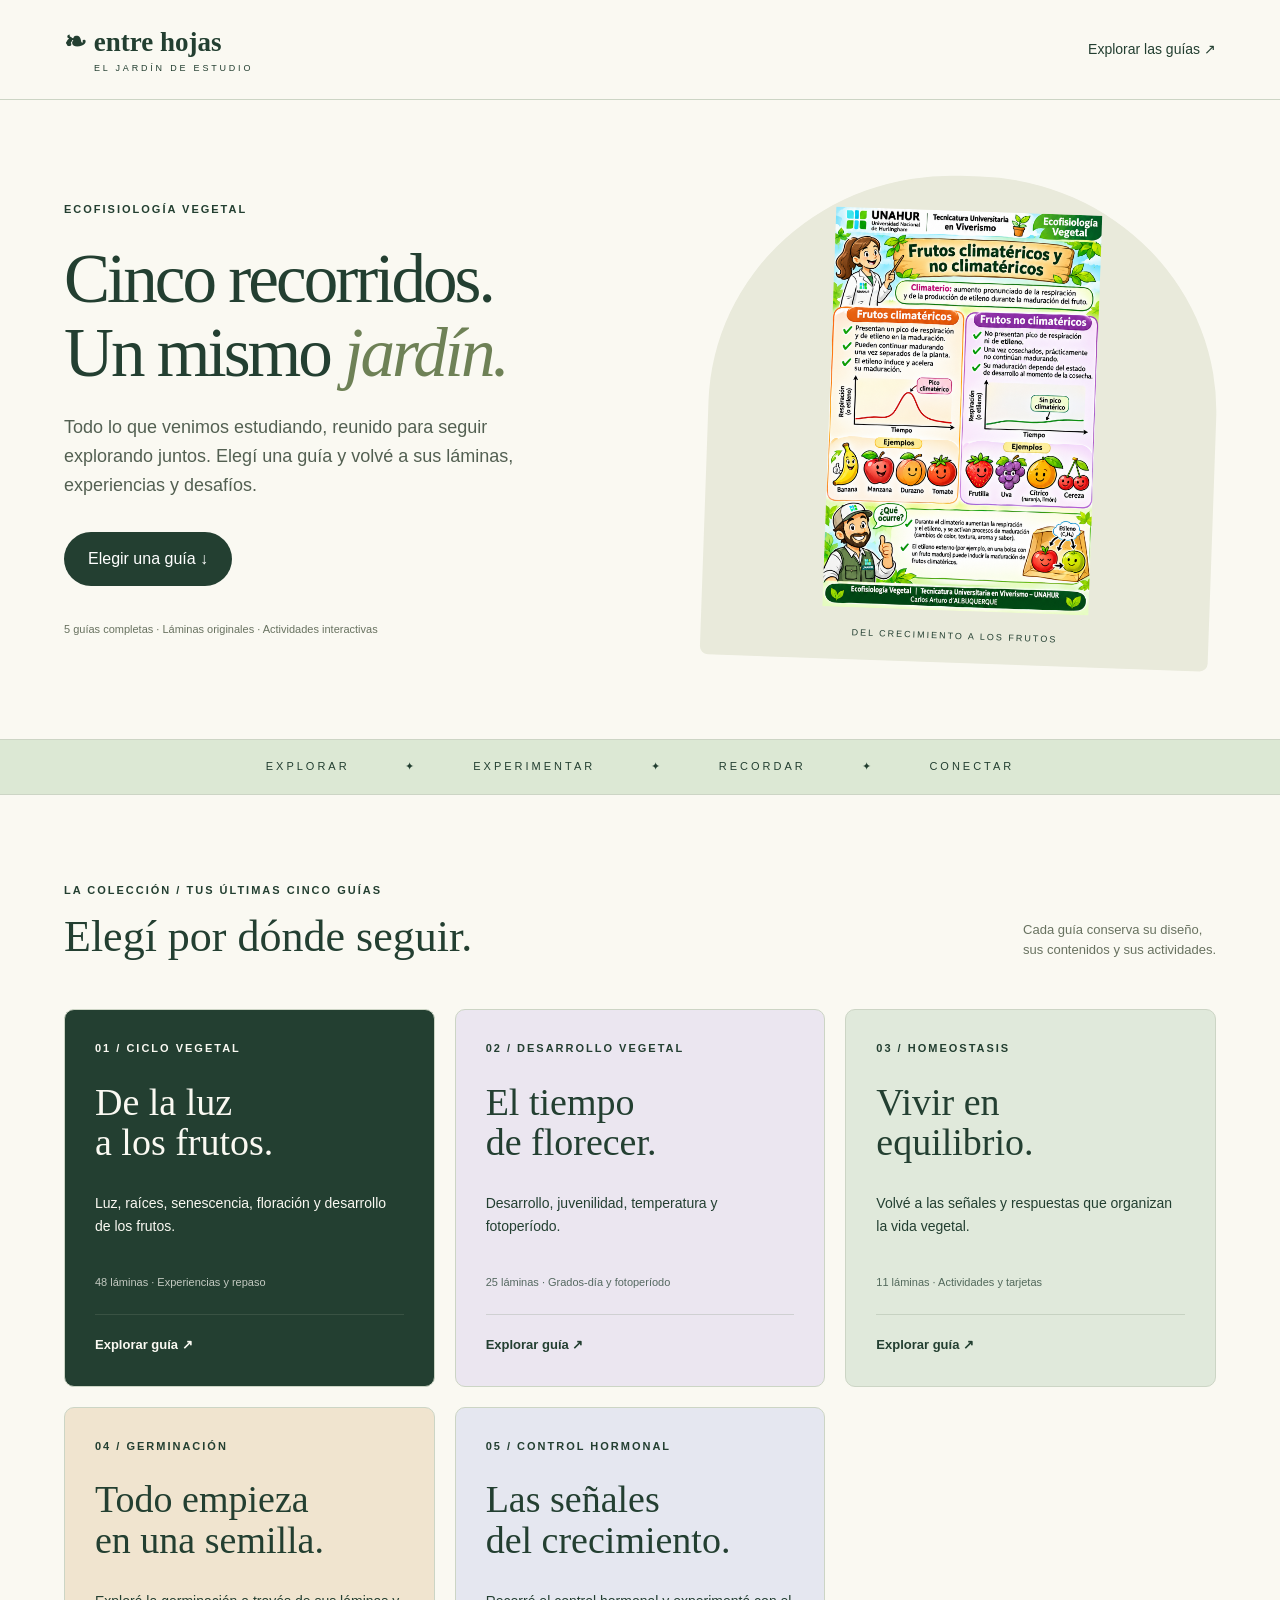
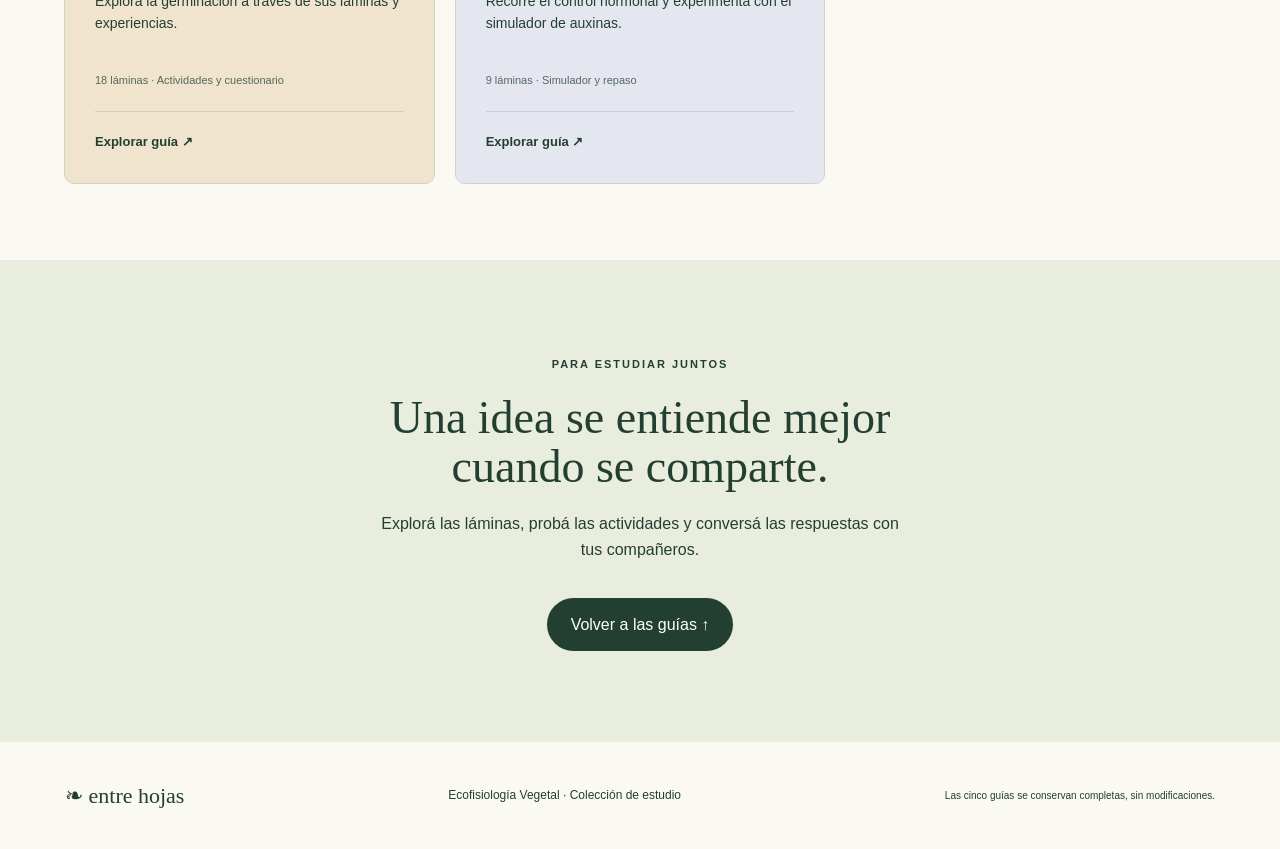
==== ecofisiologia-vegetal/index.html @ 6c98cb36 "Publicar colección de cinco guías de ecofisiología vegetal" ====
<!doctype html>
<html lang="es"><head><meta charset="utf-8"><meta name="viewport" content="width=device-width,initial-scale=1"><title>Entre hojas · Ecofisiología vegetal</title><meta name="description" content="Cinco guías interactivas de ecofisiología vegetal en un mismo jardín de estudio."><link rel="stylesheet" href="style.css"></head>
<body><header><a class="brand" href="index.html">❧ entre hojas <small>EL JARDÍN DE ESTUDIO</small></a><a href="#guias">Explorar las guías ↗</a></header>
<main><section class="hero"><div><p class="eyebrow">ECOFISIOLOGÍA VEGETAL</p><h1>Cinco recorridos.<br>Un mismo <em>jardín.</em></h1><p class="intro">Todo lo que venimos estudiando, reunido para seguir explorando juntos. Elegí una guía y volvé a sus láminas, experiencias y desafíos.</p><a class="button" href="#guias">Elegir una guía ↓</a><p class="note">5 guías completas · Láminas originales · Actividades interactivas</p></div><figure><img src="guias/ciclo-vegetal/assets/092.png" alt="Lámina ilustrada sobre frutos climatéricos y no climatéricos"><figcaption>DEL CRECIMIENTO A LOS FRUTOS</figcaption></figure></section>
<div class="ribbon">EXPLORAR <span>✦</span> EXPERIMENTAR <span>✦</span> RECORDAR <span>✦</span> CONECTAR</div>
<section id="guias"><div class="section-head"><div><p class="eyebrow">LA COLECCIÓN / TUS ÚLTIMAS CINCO GUÍAS</p><h2>Elegí por dónde seguir.</h2></div><p>Cada guía conserva su diseño,<br>sus contenidos y sus actividades.</p></div><div class="grid">
<a class="card featured" href="guias/ciclo-vegetal/index.html"><span class="number">01 / CICLO VEGETAL</span><h3>De la luz<br>a los frutos.</h3><p>Luz, raíces, senescencia, floración y desarrollo de los frutos.</p><span class="meta">48 láminas · Experiencias y repaso</span><span class="go">Explorar guía ↗</span></a>
<a class="card" href="guias/desarrollo-vegetal/index.html"><span class="number">02 / DESARROLLO VEGETAL</span><h3>El tiempo<br>de florecer.</h3><p>Desarrollo, juvenilidad, temperatura y fotoperíodo.</p><span class="meta">25 láminas · Grados-día y fotoperíodo</span><span class="go">Explorar guía ↗</span></a>
<a class="card" href="guias/homeostasis/index.html"><span class="number">03 / HOMEOSTASIS</span><h3>Vivir en<br>equilibrio.</h3><p>Volvé a las señales y respuestas que organizan la vida vegetal.</p><span class="meta">11 láminas · Actividades y tarjetas</span><span class="go">Explorar guía ↗</span></a>
<a class="card" href="guias/germinacion/index.html"><span class="number">04 / GERMINACIÓN</span><h3>Todo empieza<br>en una semilla.</h3><p>Explorá la germinación a través de sus láminas y experiencias.</p><span class="meta">18 láminas · Actividades y cuestionario</span><span class="go">Explorar guía ↗</span></a>
<a class="card" href="guias/control-hormonal/index.html"><span class="number">05 / CONTROL HORMONAL</span><h3>Las señales<br>del crecimiento.</h3><p>Recorré el control hormonal y experimentá con el simulador de auxinas.</p><span class="meta">9 láminas · Simulador y repaso</span><span class="go">Explorar guía ↗</span></a>
</div></section><section class="closing"><p class="eyebrow">PARA ESTUDIAR JUNTOS</p><h2>Una idea se entiende mejor<br>cuando se comparte.</h2><p>Explorá las láminas, probá las actividades y conversá las respuestas con tus compañeros.</p><a class="button" href="#guias">Volver a las guías ↑</a></section></main><footer><strong>❧ entre hojas</strong><p>Ecofisiología Vegetal · Colección de estudio</p><small>Las cinco guías se conservan completas, sin modificaciones.</small></footer></body></html>
---- ecofisiologia-vegetal/style.css ----
:root{--ink:#233f31;--paper:#faf9f2;--green:#dce8d4;--line:#ccd5c5}*{box-sizing:border-box}html{scroll-behavior:smooth;scroll-padding-top:30px}body{margin:0;background:var(--paper);color:var(--ink);font:16px/1.6 Arial,sans-serif}a{color:inherit}header{max-width:1280px;margin:auto;padding:26px 5%;display:flex;justify-content:space-between;align-items:center;border-bottom:1px solid var(--line)}header>a:last-child{font-size:14px;text-decoration:none}.brand{font:bold 27px Georgia,serif;text-decoration:none}.brand small{display:block;font:9px Arial,sans-serif;letter-spacing:2.8px;margin-left:30px;margin-top:5px}main>section{max-width:1280px;margin:auto;padding:76px 5%}.hero{display:grid;grid-template-columns:1.15fr 1fr;gap:60px;align-items:center}.eyebrow,.number{font-size:11px;letter-spacing:2px;font-weight:bold}h1,h2,h3{font-family:Georgia,serif;line-height:1.06;font-weight:normal}h1{font-size:clamp(48px,5.4vw,78px);letter-spacing:-3px;margin:24px 0}h1 em{color:#6e8156}h2{font-size:44px;margin:14px 0}h3{font-size:38px;margin:24px 0 16px}.intro{max-width:500px;font-size:18px;color:#536052}.button{display:inline-block;background:var(--ink);color:white;border-radius:30px;padding:14px 24px;text-decoration:none;margin:15px 0}.note{font-size:11px;color:#687260;margin-top:20px}.hero figure{margin:0;background:#e9eadb;border-radius:48% 48% 8px 8px;padding:35px 20px 20px;transform:rotate(2deg)}.hero img{display:block;width:100%;max-height:400px;object-fit:contain;border-radius:15px}.hero figcaption{text-align:center;font-size:9px;letter-spacing:2px;padding-top:18px}.ribbon{background:var(--green);border-block:1px solid var(--line);padding:18px;text-align:center;font-size:11px;letter-spacing:3px}.ribbon span{margin:0 4%}.section-head{display:flex;justify-content:space-between;align-items:end;margin-bottom:35px}.section-head>p{font-size:13px;color:#687260}.grid{display:grid;grid-template-columns:repeat(3,1fr);gap:20px}.card{display:flex;flex-direction:column;text-decoration:none;border:1px solid var(--line);border-radius:10px;padding:30px;background:#efeee4;transition:transform .2s,box-shadow .2s}.card:hover{transform:translateY(-5px);box-shadow:0 10px 25px #233f3112}.card:nth-child(2){background:#ebe6f0}.card:nth-child(3){background:#e0e9db}.card:nth-child(4){background:#f0e4cf}.card:nth-child(5){background:#e5e7f0}.card.featured{background:var(--ink);color:var(--paper)}.card p{font-size:14px;min-height:68px}.meta{font-size:11px;opacity:.75;margin-top:auto}.go{font-size:13px;font-weight:bold;border-top:1px solid #7c8d7740;padding-top:20px;margin-top:22px}.closing{text-align:center;background:#e9edde;max-width:none}.closing p{max-width:530px;margin:20px auto}.closing h2{font-size:46px}footer{max-width:1150px;margin:auto;display:flex;align-items:center;justify-content:space-between;gap:20px;padding:32px 0;font-size:12px}footer strong{font:22px Georgia,serif}footer small{font-size:10px}a:focus-visible{outline:3px solid #a57c3c;outline-offset:5px}@media(max-width:900px){.hero{gap:28px}.grid{grid-template-columns:repeat(2,1fr)}footer{padding:30px 5%;flex-wrap:wrap}}@media(max-width:600px){header{padding:20px 5%}.brand{font-size:22px}header>a:last-child{font-size:11px}.hero{grid-template-columns:1fr;padding-top:40px}.hero figure{max-width:330px;margin:auto}.hero h1{letter-spacing:-2px}.grid{grid-template-columns:1fr}.section-head{display:block}main>section{padding:48px 5%}h2,.closing h2{font-size:35px}.ribbon{font-size:8px;letter-spacing:1px}.ribbon span{margin:0 3%}.card p{min-height:0}footer{display:block}footer p{margin:12px 0}}
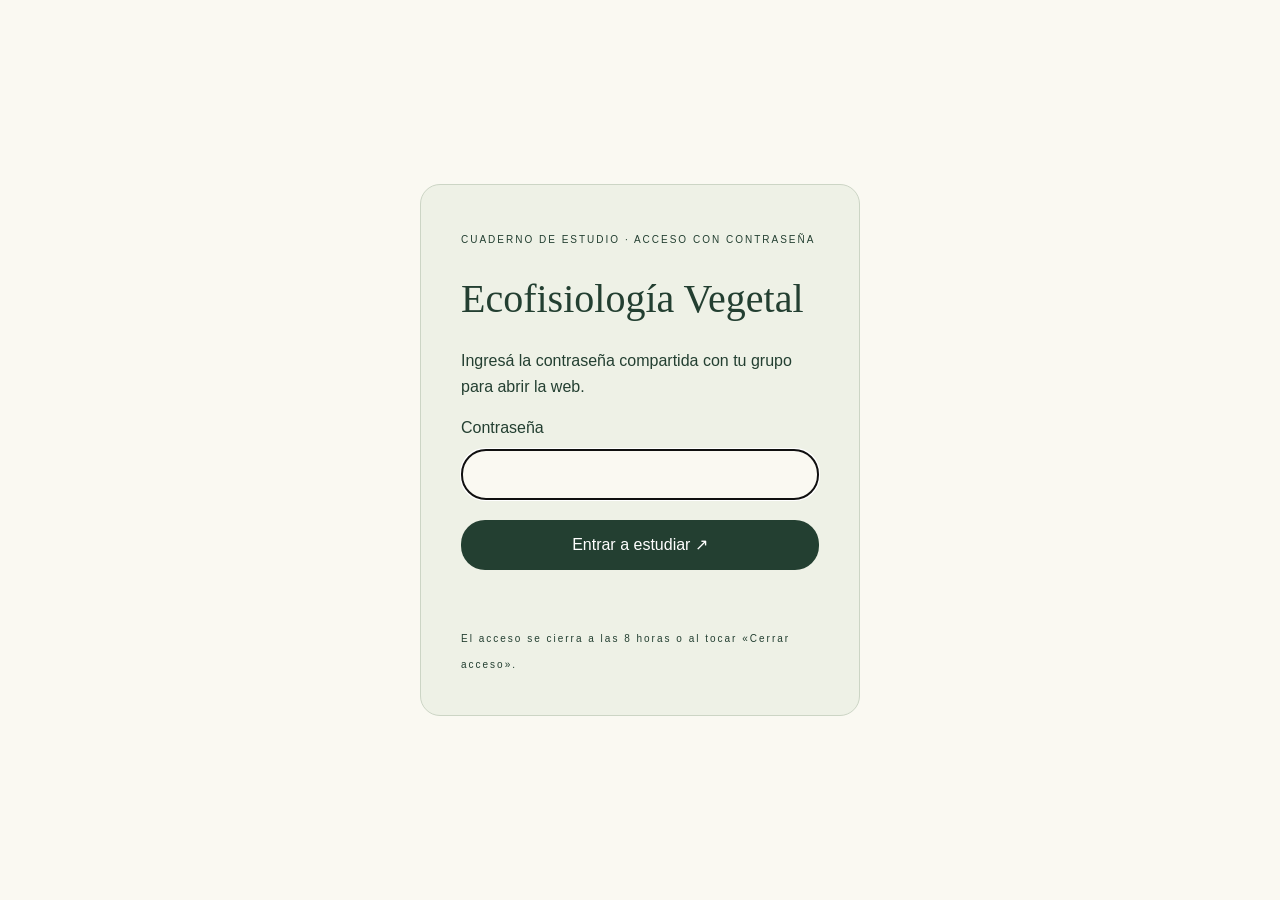
==== commit e5a7faf5: "Proteger ambas colecciones con contenido cifrado y acceso compartido" ====
--- a/ecofisiologia-vegetal/index.html
+++ b/ecofisiologia-vegetal/index.html
@@ -1,12 +1,4 @@
-<!doctype html>
-<html lang="es"><head><meta charset="utf-8"><meta name="viewport" content="width=device-width,initial-scale=1"><title>Entre hojas · Ecofisiología vegetal</title><meta name="description" content="Cinco guías interactivas de ecofisiología vegetal en un mismo jardín de estudio."><link rel="stylesheet" href="style.css"></head>
-<body><header><a class="brand" href="index.html">❧ entre hojas <small>EL JARDÍN DE ESTUDIO</small></a><a href="#guias">Explorar las guías ↗</a></header>
-<main><section class="hero"><div><p class="eyebrow">ECOFISIOLOGÍA VEGETAL</p><h1>Cinco recorridos.<br>Un mismo <em>jardín.</em></h1><p class="intro">Todo lo que venimos estudiando, reunido para seguir explorando juntos. Elegí una guía y volvé a sus láminas, experiencias y desafíos.</p><a class="button" href="#guias">Elegir una guía ↓</a><p class="note">5 guías completas · Láminas originales · Actividades interactivas</p></div><figure><img src="guias/ciclo-vegetal/assets/092.png" alt="Lámina ilustrada sobre frutos climatéricos y no climatéricos"><figcaption>DEL CRECIMIENTO A LOS FRUTOS</figcaption></figure></section>
-<div class="ribbon">EXPLORAR <span>✦</span> EXPERIMENTAR <span>✦</span> RECORDAR <span>✦</span> CONECTAR</div>
-<section id="guias"><div class="section-head"><div><p class="eyebrow">LA COLECCIÓN / TUS ÚLTIMAS CINCO GUÍAS</p><h2>Elegí por dónde seguir.</h2></div><p>Cada guía conserva su diseño,<br>sus contenidos y sus actividades.</p></div><div class="grid">
-<a class="card featured" href="guias/ciclo-vegetal/index.html"><span class="number">01 / CICLO VEGETAL</span><h3>De la luz<br>a los frutos.</h3><p>Luz, raíces, senescencia, floración y desarrollo de los frutos.</p><span class="meta">48 láminas · Experiencias y repaso</span><span class="go">Explorar guía ↗</span></a>
-<a class="card" href="guias/desarrollo-vegetal/index.html"><span class="number">02 / DESARROLLO VEGETAL</span><h3>El tiempo<br>de florecer.</h3><p>Desarrollo, juvenilidad, temperatura y fotoperíodo.</p><span class="meta">25 láminas · Grados-día y fotoperíodo</span><span class="go">Explorar guía ↗</span></a>
-<a class="card" href="guias/homeostasis/index.html"><span class="number">03 / HOMEOSTASIS</span><h3>Vivir en<br>equilibrio.</h3><p>Volvé a las señales y respuestas que organizan la vida vegetal.</p><span class="meta">11 láminas · Actividades y tarjetas</span><span class="go">Explorar guía ↗</span></a>
-<a class="card" href="guias/germinacion/index.html"><span class="number">04 / GERMINACIÓN</span><h3>Todo empieza<br>en una semilla.</h3><p>Explorá la germinación a través de sus láminas y experiencias.</p><span class="meta">18 láminas · Actividades y cuestionario</span><span class="go">Explorar guía ↗</span></a>
-<a class="card" href="guias/control-hormonal/index.html"><span class="number">05 / CONTROL HORMONAL</span><h3>Las señales<br>del crecimiento.</h3><p>Recorré el control hormonal y experimentá con el simulador de auxinas.</p><span class="meta">9 láminas · Simulador y repaso</span><span class="go">Explorar guía ↗</span></a>
-</div></section><section class="closing"><p class="eyebrow">PARA ESTUDIAR JUNTOS</p><h2>Una idea se entiende mejor<br>cuando se comparte.</h2><p>Explorá las láminas, probá las actividades y conversá las respuestas con tus compañeros.</p><a class="button" href="#guias">Volver a las guías ↑</a></section></main><footer><strong>❧ entre hojas</strong><p>Ecofisiología Vegetal · Colección de estudio</p><small>Las cinco guías se conservan completas, sin modificaciones.</small></footer></body></html>
+<!doctype html><html lang="es"><head><meta charset="utf-8"><meta name="viewport" content="width=device-width,initial-scale=1"><title>Ecofisiología Vegetal · Acceso</title><style>*{box-sizing:border-box}body{margin:0;min-height:100vh;display:grid;place-items:center;background:#faf9f2;color:#233f31;font:16px/1.6 Arial,sans-serif;padding:24px}main{width:100%;max-width:440px;border:1px solid #ccd5c5;border-radius:20px;padding:40px;background:#eef1e6}small{letter-spacing:2px;font-size:10px}h1{font:40px/1.1 Georgia,serif}label{display:block;margin-bottom:8px}input,button{width:100%;font:inherit;border-radius:24px;padding:12px 20px}input{border:1px solid #a9b7a1;background:#faf9f2}button{margin-top:20px;background:#233f31;color:white;border:0;cursor:pointer}button:disabled{opacity:.6}#status{min-height:26px;font-size:14px}a{color:inherit}</style></head><body><main><small>CUADERNO DE ESTUDIO · ACCESO CON CONTRASEÑA</small><h1>Ecofisiología Vegetal</h1><p>Ingresá la contraseña compartida con tu grupo para abrir la web.</p><form id="login"><label for="password">Contraseña</label><input id="password" type="password" inputmode="numeric" required autocomplete="current-password" autofocus><button id="enter">Entrar a estudiar ↗</button><p id="status" role="status" aria-live="polite"></p></form><small>El acceso se cierra a las 8 horas o al tocar «Cerrar acceso».</small></main><script>
+const status=document.getElementById('status'),button=document.getElementById('enter');
+document.getElementById('login').onsubmit=async e=>{e.preventDefault();button.disabled=true;status.textContent='Abriendo tu cuaderno…';try{if(!('serviceWorker' in navigator))throw Error('Este navegador no admite el acceso. Probá con Chrome, Safari, Edge o Firefox.');const m=await fetch('manifest.json',{cache:'no-store'}).then(r=>r.json());const material=await crypto.subtle.importKey('raw',new TextEncoder().encode(document.getElementById('password').value),'PBKDF2',false,['deriveKey']);const key=await crypto.subtle.deriveKey({name:'PBKDF2',salt:Uint8Array.from(atob(m.salt),c=>c.charCodeAt(0)),iterations:m.iterations,hash:'SHA-256'},material,{name:'AES-GCM',length:256},true,['decrypt']);const r=await fetch('vault/'+m.entries['index.html'].file);const enc=await r.arrayBuffer();try{await crypto.subtle.decrypt({name:'AES-GCM',iv:enc.slice(0,12)},key,enc.slice(12))}catch{throw Error('Contraseña incorrecta. Volvé a intentarlo.')}await navigator.serviceWorker.register('sw.js');const reg=await navigator.serviceWorker.ready;await new Promise((ok,no)=>{const c=new MessageChannel();c.port1.onmessage=e=>e.data.ok?ok():no(Error('No se pudo guardar el acceso.'));crypto.subtle.exportKey('raw',key).then(raw=>reg.active.postMessage({type:'UNLOCK',key:raw},[c.port2]))});if(!navigator.serviceWorker.controller)await new Promise(ok=>{navigator.serviceWorker.addEventListener('controllerchange',ok,{once:true});if(navigator.serviceWorker.controller)ok()});location.href='contenido/index.html'}catch(err){status.textContent=err.message;button.disabled=false}};
+</script></body></html>
